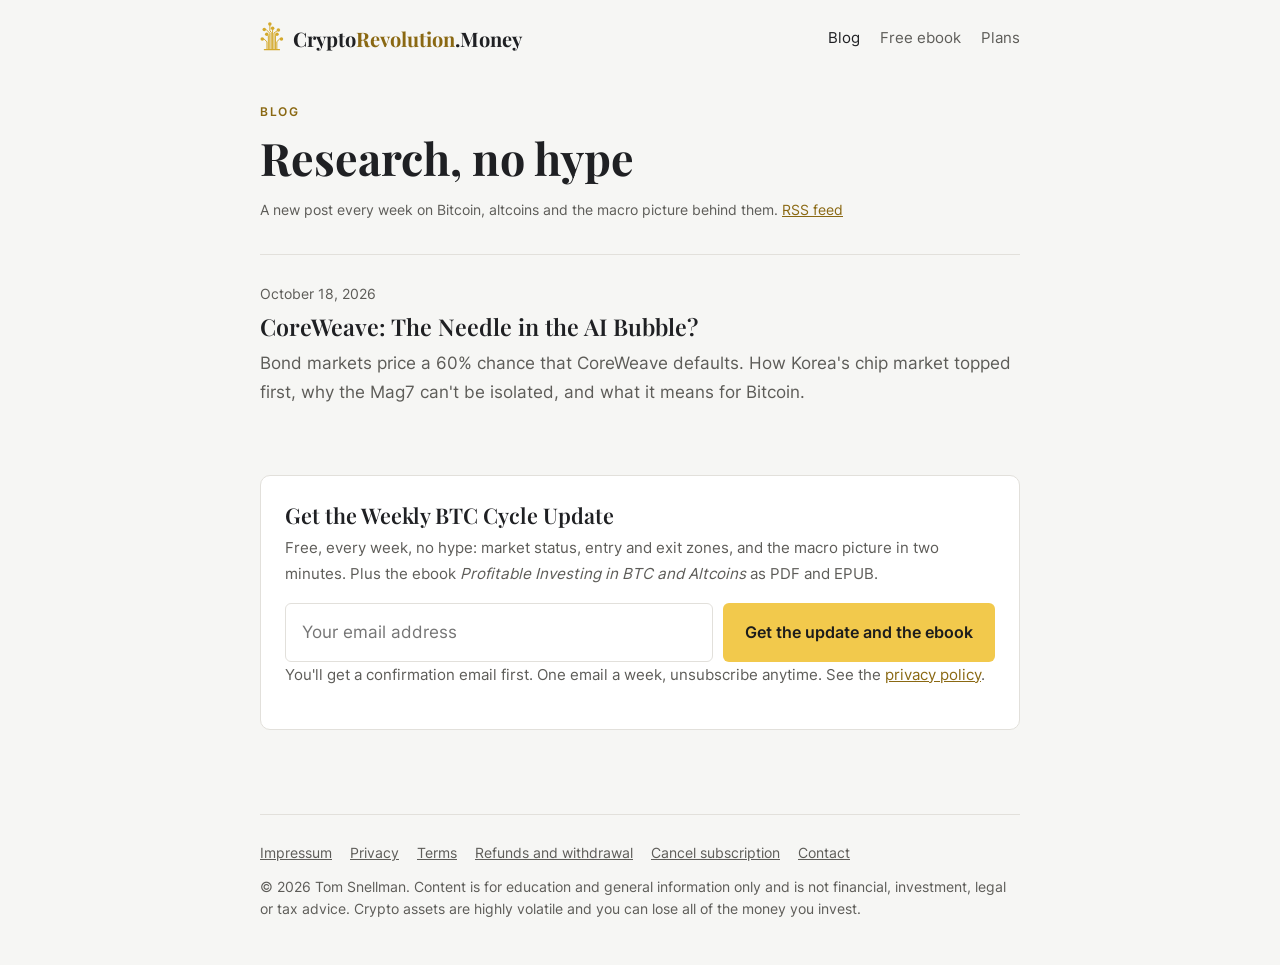
==== blog/index.html @ 4f4989d1 "Add blog: first post (CoreWeave), blog index, RSS feed, sitemap, nav link" ====
<!doctype html>
<html lang="en">
<head>
<meta charset="utf-8">
<meta name="viewport" content="width=device-width, initial-scale=1">
<link rel="icon" href="/favicon.ico" sizes="32x32">
<link rel="icon" href="/assets/brand/favicon.svg" type="image/svg+xml">
<link rel="apple-touch-icon" href="/assets/brand/apple-touch-icon.png">
<link rel="manifest" href="/site.webmanifest">
<meta name="theme-color" content="#2a2a2a">
<title>Blog – CryptoRevolution</title>
<meta name="description" content="Weekly research on Bitcoin, altcoins and the macro picture behind them. No hype, sources included.">
<link rel="canonical" href="https://cryptorevolution.money/blog/">
<link rel="alternate" type="application/rss+xml" title="CryptoRevolution blog" href="/blog/feed.xml">
<meta property="og:type" content="website">
<meta property="og:site_name" content="CryptoRevolution">
<meta property="og:title" content="CryptoRevolution Blog">
<meta property="og:description" content="Weekly research on Bitcoin, altcoins and the macro picture behind them.">
<meta property="og:url" content="https://cryptorevolution.money/blog/">
<meta property="og:image" content="https://cryptorevolution.money/assets/cover.jpg">
<link rel="preload" href="/assets/fonts/inter-latin-400-normal.woff2" as="font" type="font/woff2" crossorigin>
<link rel="stylesheet" href="/assets/blog.css?v=1">
</head>
<body>
<div class="wrap">

<header class="top">
  <a class="brand" href="/"><img src="/assets/brand/tree.svg" alt="" width="24" height="29">Crypto<span>Revolution</span>.Money</a>
  <nav aria-label="Main">
    <a href="/blog/" aria-current="page">Blog</a>
    <a href="/#book">Free ebook</a>
    <a href="/#plans">Plans</a>
  </nav>
</header>

<main>
<p class="eyebrow">Blog</p>
<h1>Research, no hype</h1>
<p class="meta">A new post every week on Bitcoin, altcoins and the macro picture behind them. <a href="/blog/feed.xml">RSS feed</a></p>

<!-- Newest post first. To add a post, copy one <li> block to the top and change the date, link, title and summary. -->
<ul class="posts">
  <li>
    <time datetime="2026-10-18">October 18, 2026</time>
    <h2><a href="/blog/coreweave-ai-bubble/">CoreWeave: The Needle in the AI Bubble?</a></h2>
    <p>Bond markets price a 60% chance that CoreWeave defaults. How Korea's chip market topped first, why the Mag7 can't be isolated, and what it means for Bitcoin.</p>
  </li>
</ul>

<div class="signup-box" id="signup">
  <h2>Get the Weekly BTC Cycle Update</h2>
  <p>Free, every week, no hype: market status, entry and exit zones, and the macro picture in two minutes. Plus the ebook <i>Profitable Investing in BTC and Altcoins</i> as PDF and EPUB.</p>
  <form class="signup" method="post" action="https://news.cryptorevolution.money/subscription/form">
    <input class="nonce" type="text" name="nonce" tabindex="-1" autocomplete="off" aria-hidden="true">
    <input type="hidden" name="l" value="e9f7015d-5bc1-4a07-9f0a-68a29c1ef898">
    <label for="email" class="nonce">Email address</label>
    <input id="email" type="email" name="email" required placeholder="Your email address" autocomplete="email">
    <button class="btn" type="submit">Get the update and the ebook</button>
  </form>
  <p class="fineprint">You'll get a confirmation email first. One email a week, unsubscribe anytime. See the <a href="/privacy.html">privacy policy</a>.</p>
</div>
</main>

<footer>
  <nav aria-label="Legal">
    <a href="/impressum.html">Impressum</a>
    <a href="/privacy.html">Privacy</a>
    <a href="/terms.html">Terms</a>
    <a href="/refunds.html">Refunds and withdrawal</a>
    <a href="/cancel.html">Cancel subscription</a>
    <a href="/contact.html">Contact</a>
  </nav>
  <p>© 2026 Tom Snellman. Content is for education and general information only and is not financial, investment, legal or tax advice. Crypto assets are highly volatile and you can lose all of the money you invest.</p>
</footer>

</div>
</body>
</html>
---- assets/blog.css ----
/* Blog styles for cryptorevolution.money — shared by /blog/ and every post.
   Matches the main site: same tokens, fonts, header and footer. */
@font-face{font-family:"Playfair Display";font-style:normal;font-weight:600;font-display:swap;src:url("fonts/playfair-display-latin-600-normal.woff2") format("woff2")}
@font-face{font-family:"Playfair Display";font-style:normal;font-weight:700;font-display:swap;src:url("fonts/playfair-display-latin-700-normal.woff2") format("woff2")}
@font-face{font-family:"Inter";font-style:normal;font-weight:400;font-display:swap;src:url("fonts/inter-latin-400-normal.woff2") format("woff2")}
@font-face{font-family:"Inter";font-style:normal;font-weight:500;font-display:swap;src:url("fonts/inter-latin-500-normal.woff2") format("woff2")}
@font-face{font-family:"Inter";font-style:normal;font-weight:600;font-display:swap;src:url("fonts/inter-latin-600-normal.woff2") format("woff2")}

:root{
  --bg:#f6f6f4; --bg-2:#ffffff; --line:#e2e0db;
  --text:#1f2023; --muted:#5d5c58; --gold:#f2c94c; --gold-dim:#d9b23d; --gold-ink:#8a6812; --gold-tint:#fbf3d9;
  --serif:"Playfair Display",Georgia,serif;
  --sans:"Inter",system-ui,-apple-system,"Segoe UI",sans-serif;
  color-scheme:light;
}
*{box-sizing:border-box}
body{margin:0;background:var(--bg);color:var(--text);font-family:var(--sans);font-size:17px;line-height:1.7;padding:0 20px}
a{color:var(--gold-ink)}
.wrap{max-width:760px;margin:0 auto}

header.top{display:flex;justify-content:space-between;align-items:center;gap:16px;padding-block:22px;flex-wrap:wrap}
.brand{font-family:var(--serif);font-weight:700;font-size:1.25rem;color:var(--text);text-decoration:none}
.brand span{color:var(--gold-ink)}
.brand img{vertical-align:-4px;margin-right:9px}
header nav{display:flex;gap:20px;flex-wrap:wrap}
header nav a{color:var(--muted);text-decoration:none;font-size:.92rem}
header nav a:hover,header nav a[aria-current]{color:var(--text)}

main{padding-block:24px 56px}
.eyebrow{font-size:.75rem;font-weight:600;letter-spacing:.14em;text-transform:uppercase;color:var(--gold-ink);margin:0 0 10px}
h1{font-family:var(--serif);font-weight:700;font-size:clamp(2rem,5vw,2.8rem);line-height:1.15;margin:0 0 14px;text-wrap:balance}
.meta{color:var(--muted);font-size:.9rem;margin:0 0 32px}
.lead{font-size:1.15rem}
h2{font-family:var(--serif);font-weight:600;font-size:clamp(1.4rem,3vw,1.75rem);line-height:1.25;margin:48px 0 12px}
p{margin:0 0 18px}
ul,ol{padding-left:1.3em;margin:0 0 18px}
li{margin-bottom:8px}

/* Tables scroll sideways on small screens instead of breaking the layout */
.table{overflow-x:auto;margin:8px 0 10px;border:1px solid var(--line);border-radius:8px;background:var(--bg-2)}
.table table{border-collapse:collapse;width:100%;font-size:.92rem;line-height:1.5}
.table th,.table td{padding:10px 14px;text-align:left;vertical-align:top;border-bottom:1px solid var(--line)}
.table th{font-weight:600;background:#faf9f6}
.table tr:last-child td{border-bottom:0}
.table.wide table{min-width:640px}
.source{font-size:.82rem;color:var(--muted);margin:0 0 18px}

/* Domino chain: a numbered list styled as linked cards */
.dominoes{list-style:none;padding:0;margin:20px 0 14px;counter-reset:d}
.dominoes li{counter-increment:d;position:relative;background:var(--bg-2);border:1.5px dashed #c9c6bf;border-radius:10px;padding:16px 18px 16px 64px;margin:0 0 28px}
.dominoes li::before{content:counter(d);position:absolute;left:18px;top:16px;width:30px;height:30px;border-radius:50%;border:1.5px solid var(--muted);display:grid;place-items:center;font-weight:600;font-size:.95rem}
.dominoes li:not(:last-child)::after{content:"";position:absolute;left:50%;bottom:-24px;width:0;height:0;border-left:7px solid transparent;border-right:7px solid transparent;border-top:10px solid #b9b5ad}
.dominoes li.fallen{border:2px solid var(--gold-dim);background:var(--gold-tint)}
.dominoes strong{display:block;font-size:1rem;line-height:1.4}
.dominoes span{display:block;font-size:.92rem;line-height:1.55;margin-top:4px}
.dominoes em{display:block;font-style:normal;font-size:.82rem;color:var(--muted);margin-top:6px}
.legend{font-size:.82rem;color:var(--muted);margin:0 0 18px}

/* Signup box */
.signup-box{background:var(--bg-2);border:1px solid var(--line);border-radius:10px;padding:26px 24px;margin:44px 0 28px}
.signup-box h2{margin:0 0 6px;font-size:1.35rem}
.signup-box p{color:var(--muted);font-size:.95rem;margin:0 0 16px}
form.signup{display:flex;gap:10px;flex-wrap:wrap}
form.signup input[type=email]{flex:1 1 240px;min-width:0;padding:14px 16px;border-radius:6px;border:1px solid var(--line);background:#fff;color:var(--text);font:inherit}
form.signup input[type=email]:focus{outline:2px solid var(--gold-ink);outline-offset:1px;border-color:transparent}
.btn{display:inline-block;padding:14px 22px;border-radius:6px;border:0;background:var(--gold);color:#1c1c1c;font:600 1rem var(--sans);cursor:pointer;text-decoration:none;text-align:center}
.btn:hover{background:#eabd33}
.btn:focus-visible{outline:2px solid var(--text);outline-offset:2px}
.fineprint{font-size:.8rem;color:var(--muted);margin:12px 0 0}
.nonce{position:absolute;left:-9999px}
.disclaimer{font-size:.88rem;color:var(--muted);font-style:italic}

.sources{font-size:.85rem;line-height:1.55}
.sources li{margin-bottom:6px}

/* Blog index */
.posts{list-style:none;padding:0;margin:0}
.posts li{border-top:1px solid var(--line);padding:24px 0;margin:0}
.posts time{font-size:.85rem;color:var(--muted)}
.posts h2{margin:4px 0 8px;font-size:1.45rem}
.posts h2 a{color:var(--text);text-decoration:none}
.posts h2 a:hover{color:var(--gold-ink)}
.posts p{color:var(--muted);margin:0}

footer{border-top:1px solid var(--line);padding-block:28px 44px;color:var(--muted);font-size:.85rem;line-height:1.6}
footer nav{display:flex;gap:18px;flex-wrap:wrap;margin-bottom:12px}
footer a{color:var(--muted)}
footer p{margin:0}

@media (max-width:560px){
  body{font-size:16px}
  .dominoes li{padding-left:58px}
}
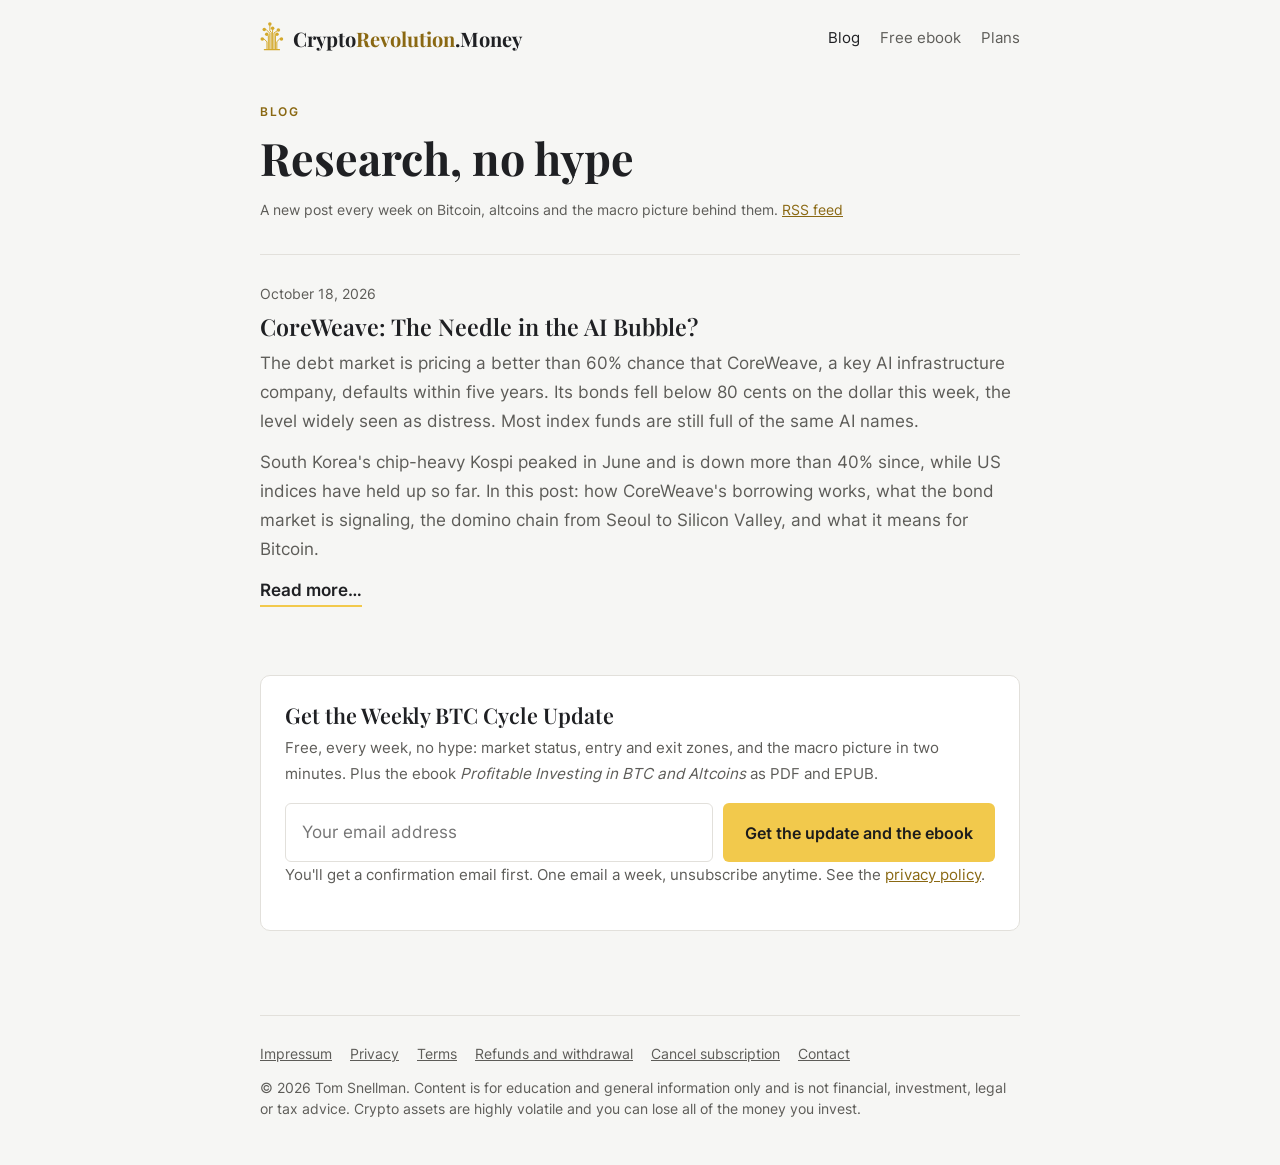
==== commit ac45fd5c: "Blog index: longer excerpt and Read more link" ====
--- a/blog/index.html
+++ b/blog/index.html
@@ -19,7 +19,7 @@
 <meta property="og:url" content="https://cryptorevolution.money/blog/">
 <meta property="og:image" content="https://cryptorevolution.money/assets/cover.jpg">
 <link rel="preload" href="/assets/fonts/inter-latin-400-normal.woff2" as="font" type="font/woff2" crossorigin>
-<link rel="stylesheet" href="/assets/blog.css?v=1">
+<link rel="stylesheet" href="/assets/blog.css?v=2">
 </head>
 <body>
 <div class="wrap">
@@ -43,7 +43,9 @@
   <li>
     <time datetime="2026-10-18">October 18, 2026</time>
     <h2><a href="/blog/coreweave-ai-bubble/">CoreWeave: The Needle in the AI Bubble?</a></h2>
-    <p>Bond markets price a 60% chance that CoreWeave defaults. How Korea's chip market topped first, why the Mag7 can't be isolated, and what it means for Bitcoin.</p>
+    <p>The debt market is pricing a better than 60% chance that CoreWeave, a key AI infrastructure company, defaults within five years. Its bonds fell below 80 cents on the dollar this week, the level widely seen as distress. Most index funds are still full of the same AI names.</p>
+    <p>South Korea's chip-heavy Kospi peaked in June and is down more than 40% since, while US indices have held up so far. In this post: how CoreWeave's borrowing works, what the bond market is signaling, the domino chain from Seoul to Silicon Valley, and what it means for Bitcoin.</p>
+    <a class="more" href="/blog/coreweave-ai-bubble/">Read more…</a>
   </li>
 </ul>
 
--- a/assets/blog.css
+++ b/assets/blog.css
@@ -80,7 +80,9 @@
 .posts h2{margin:4px 0 8px;font-size:1.45rem}
 .posts h2 a{color:var(--text);text-decoration:none}
 .posts h2 a:hover{color:var(--gold-ink)}
-.posts p{color:var(--muted);margin:0}
+.posts p{color:var(--muted);margin:0 0 12px}
+.posts .more{display:inline-block;font-weight:600;text-decoration:none;border-bottom:2px solid var(--gold);color:var(--text);padding-bottom:1px}
+.posts .more:hover{color:var(--gold-ink)}
 
 footer{border-top:1px solid var(--line);padding-block:28px 44px;color:var(--muted);font-size:.85rem;line-height:1.6}
 footer nav{display:flex;gap:18px;flex-wrap:wrap;margin-bottom:12px}
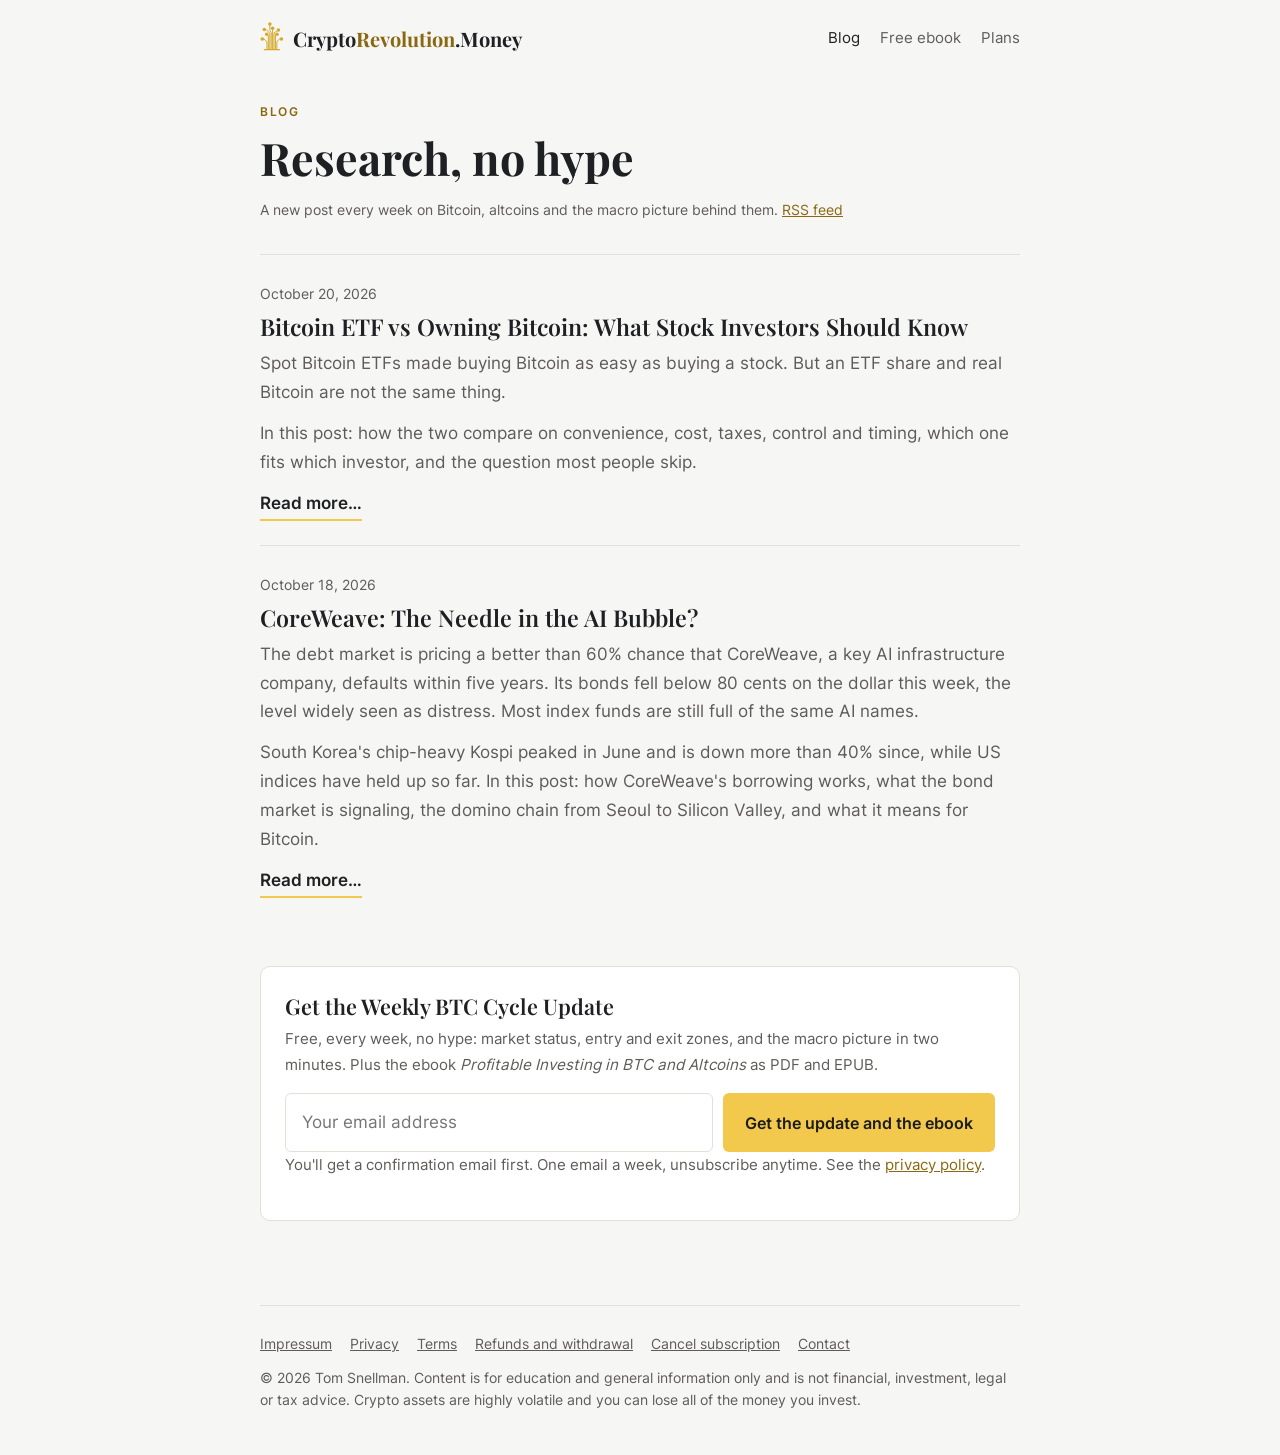
==== commit b63ef8eb: "Blog post: Bitcoin ETF vs Owning Bitcoin" ====
--- a/blog/index.html
+++ b/blog/index.html
@@ -41,6 +41,13 @@
 <!-- Newest post first. To add a post, copy one <li> block to the top and change the date, link, title and summary. -->
 <ul class="posts">
   <li>
+    <time datetime="2026-10-20">October 20, 2026</time>
+    <h2><a href="/blog/bitcoin-etf-vs-owning-bitcoin/">Bitcoin ETF vs Owning Bitcoin: What Stock Investors Should Know</a></h2>
+    <p>Spot Bitcoin ETFs made buying Bitcoin as easy as buying a stock. But an ETF share and real Bitcoin are not the same thing.</p>
+    <p>In this post: how the two compare on convenience, cost, taxes, control and timing, which one fits which investor, and the question most people skip.</p>
+    <a class="more" href="/blog/bitcoin-etf-vs-owning-bitcoin/">Read more…</a>
+  </li>
+  <li>
     <time datetime="2026-10-18">October 18, 2026</time>
     <h2><a href="/blog/coreweave-ai-bubble/">CoreWeave: The Needle in the AI Bubble?</a></h2>
     <p>The debt market is pricing a better than 60% chance that CoreWeave, a key AI infrastructure company, defaults within five years. Its bonds fell below 80 cents on the dollar this week, the level widely seen as distress. Most index funds are still full of the same AI names.</p>
